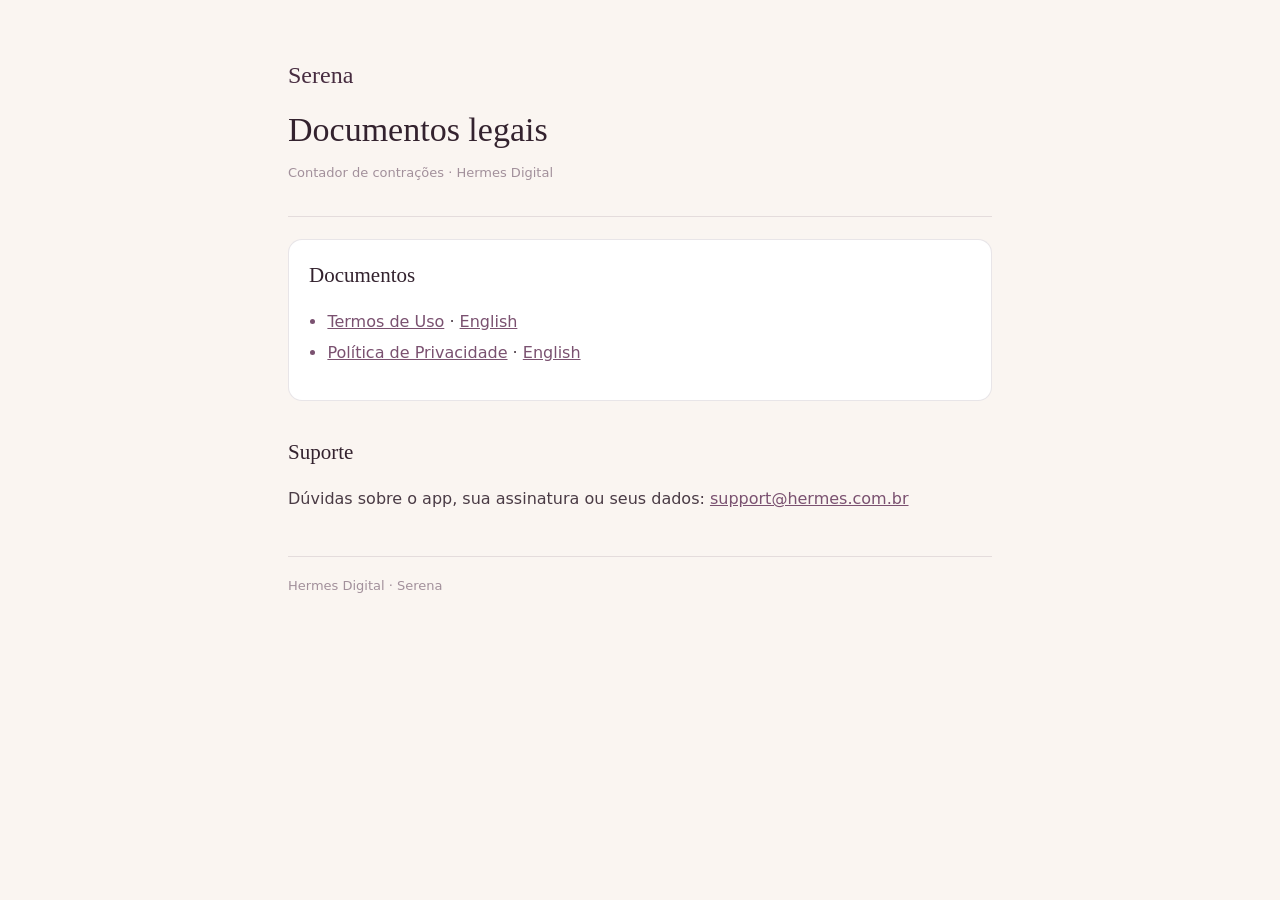
==== index.html @ 85e29c7a "Termos de Uso e Política de Privacidade da Serena" ====
<!doctype html><html lang="pt-BR"><head><meta charset="utf-8">
<meta name="viewport" content="width=device-width,initial-scale=1">
<title>Serena — Legal</title><link rel="stylesheet" href="_shared.css"></head><body><div class="wrap">
<header><div class="brand">Serena</div>
<h1>Documentos legais</h1>
<p class="updated">Contador de contrações · Hermes Digital</p></header>
<div class="card">
<h2 style="margin-top:0">Documentos</h2>
<ul>
<li><a href="terms.html">Termos de Uso</a> · <a href="terms.html?lang=en">English</a></li>
<li><a href="privacy.html">Política de Privacidade</a> · <a href="privacy.html?lang=en">English</a></li>
</ul>
</div>
<h2>Suporte</h2>
<p>Dúvidas sobre o app, sua assinatura ou seus dados: <a href="mailto:support@hermes.com.br">support@hermes.com.br</a></p>
<footer>Hermes Digital · Serena</footer>
</div></body></html>
---- _shared.css ----
:root{--ground:#FAF5F1;--surface:#fff;--ink:#33222E;--plum:#472C40;--muted:#8A7583;--faint:#A2909B;--hairline:rgba(71,44,64,.12);--accent:#7A5170}
*{box-sizing:border-box}
body{margin:0;background:var(--ground);color:var(--ink);font:16px/1.65 -apple-system,BlinkMacSystemFont,"Segoe UI",system-ui,sans-serif;padding:0 20px 80px}
.wrap{max-width:44rem;margin:0 auto}
header{padding:56px 0 20px;border-bottom:1px solid var(--hairline)}
.brand{font-family:ui-serif,"New York",Georgia,serif;font-size:24px;color:var(--plum)}
h1{font-family:ui-serif,"New York",Georgia,serif;font-size:34px;font-weight:500;line-height:1.15;margin:14px 0 6px}
.updated{font-size:13px;color:var(--faint)}
h2{font-family:ui-serif,"New York",Georgia,serif;font-size:21px;font-weight:500;margin:34px 0 8px}
p,li{color:#4a3b45;max-width:62ch}
ul{padding-left:1.15rem}
li{margin:.3rem 0}
li::marker{color:var(--accent)}
a{color:var(--accent)}
strong{color:var(--ink)}
.card{background:var(--surface);border:1px solid var(--hairline);border-radius:14px;padding:18px 20px;margin:22px 0}
footer{margin-top:44px;padding-top:18px;border-top:1px solid var(--hairline);font-size:13px;color:var(--faint)}
@media (prefers-color-scheme:dark){
 :root{--ground:#171219;--surface:#1F1924;--ink:#EDE5EF;--plum:#E5A0C0;--muted:#A99DAE;--faint:#7E7385;--hairline:rgba(237,229,239,.14);--accent:#E5A0C0}
 p,li{color:#c9bfcc}
}
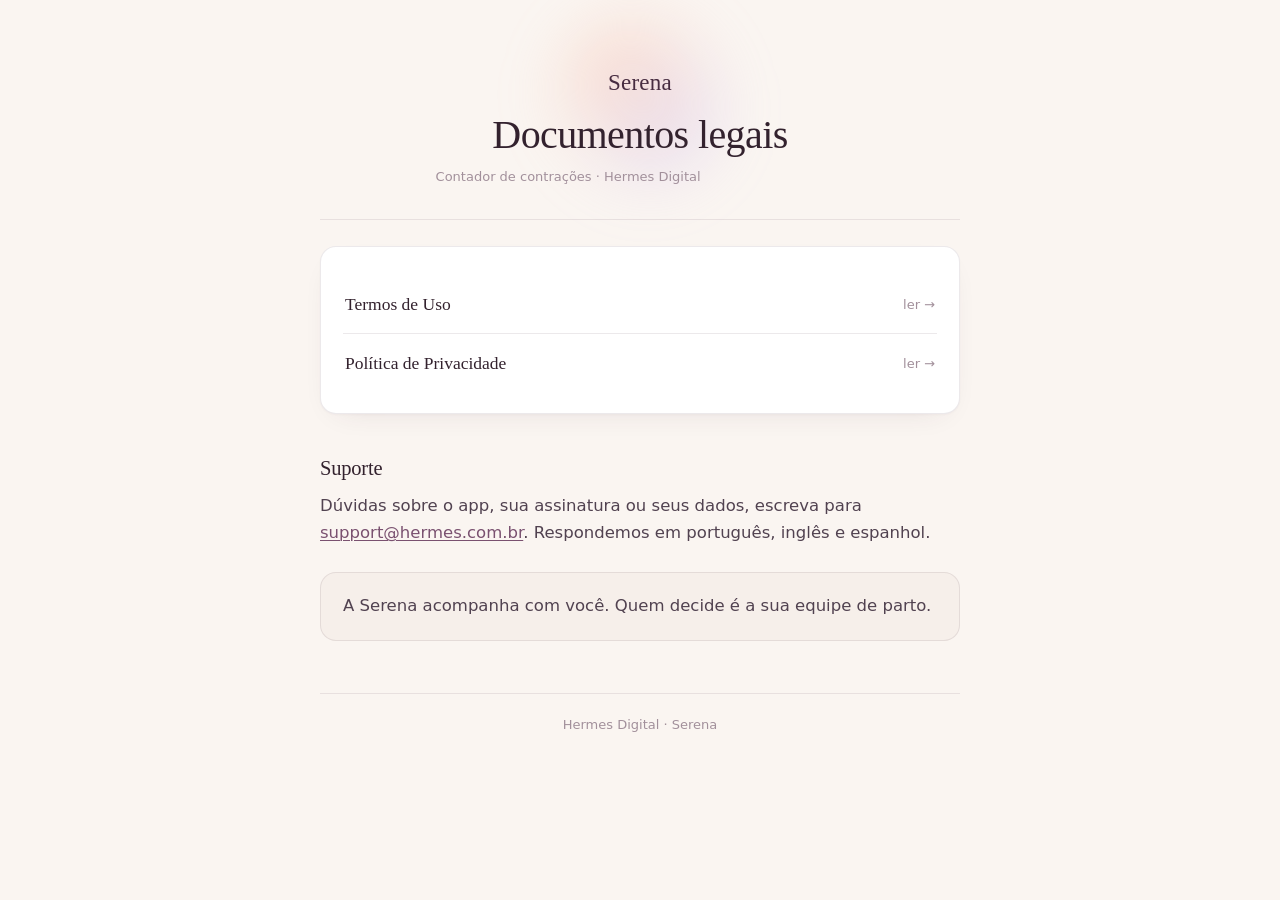
==== commit 450d2939: "Estilo embutido na identidade do app (o CSS com underscore era ignorado pelo Jekyll)" ====
--- a/index.html
+++ b/index.html
@@ -1,17 +1,126 @@
-<!doctype html><html lang="pt-BR"><head><meta charset="utf-8">
+<!doctype html>
+<html lang="pt-BR">
+<head>
+<meta charset="utf-8">
 <meta name="viewport" content="width=device-width,initial-scale=1">
-<title>Serena — Legal</title><link rel="stylesheet" href="_shared.css"></head><body><div class="wrap">
-<header><div class="brand">Serena</div>
+<meta name="color-scheme" content="light">
+<style>
+:root{
+  --ground:#FAF5F1; --surface:#FFFFFF; --sunken:#F6EFEA;
+  --ink:#33222E; --plum:#472C40; --accent:#7A5170;
+  --muted:#8A7583; --faint:#A2909B; --hairline:rgba(71,44,64,.10);
+  --serif:ui-serif,"New York","Iowan Old Style",Georgia,serif;
+  --sans:-apple-system,BlinkMacSystemFont,"Segoe UI",system-ui,sans-serif;
+}
+*{box-sizing:border-box}
+html{-webkit-text-size-adjust:100%}
+body{
+  margin:0;background:var(--ground);color:var(--ink);
+  font-family:var(--sans);font-size:16.5px;line-height:1.62;
+  padding:0 22px 90px;-webkit-font-smoothing:antialiased;
+}
+.wrap{max-width:40rem;margin:0 auto}
+
+/* cabeçalho com o brilho do orbe */
+header{position:relative;padding:64px 0 26px;text-align:center}
+header::before{
+  content:"";position:absolute;left:50%;top:8px;transform:translateX(-50%);
+  width:190px;height:190px;border-radius:50%;pointer-events:none;
+  background:
+    radial-gradient(circle at 38% 32%, rgba(250,178,150,.30), rgba(250,178,150,0) 62%),
+    radial-gradient(circle at 62% 60%, rgba(192,168,240,.26), rgba(192,168,240,0) 62%);
+  filter:blur(26px);
+}
+.brand{
+  position:relative;font-family:var(--serif);font-size:23px;letter-spacing:.01em;
+  color:var(--plum);
+}
+h1{
+  position:relative;font-family:var(--serif);font-size:clamp(31px,8vw,40px);
+  font-weight:500;line-height:1.12;letter-spacing:-.015em;margin:12px 0 8px;
+  text-wrap:balance;
+}
+.updated{position:relative;font-size:13px;color:var(--faint);margin:0}
+.rule{height:1px;background:var(--hairline);margin:6px 0 4px}
+
+h2{
+  font-family:var(--serif);font-size:20.5px;font-weight:500;letter-spacing:-.01em;
+  margin:38px 0 8px;color:var(--ink);
+}
+p,li{color:#514250;max-width:60ch;margin:0 0 .85rem}
+ul{padding-left:1.15rem;margin:.2rem 0 1rem}
+li{margin:.34rem 0}
+li::marker{color:var(--accent)}
+strong{color:var(--ink);font-weight:640}
+a{color:var(--accent);text-underline-offset:2px;text-decoration-thickness:1px}
+a:focus-visible{outline:2px solid var(--accent);outline-offset:3px;border-radius:3px}
+
+/* cartão de destaque — o mesmo do app */
+.card{
+  background:var(--surface);border:1px solid var(--hairline);border-radius:16px;
+  padding:20px 22px;margin:26px 0 6px;
+  box-shadow:0 1px 2px rgba(71,44,64,.03),0 10px 30px -18px rgba(71,44,64,.16);
+}
+.card p{margin:0}
+.card.quiet{background:var(--sunken);box-shadow:none}
+
+.docs{list-style:none;padding:0;margin:8px 0 0}
+.docs li{
+  margin:0;border-top:1px solid var(--hairline);
+}
+.docs li:first-child{border-top:0}
+.docs a{
+  display:flex;align-items:center;justify-content:space-between;gap:12px;
+  padding:15px 2px;text-decoration:none;font-family:var(--serif);font-size:17.5px;
+  color:var(--ink);
+}
+.docs a span{font-family:var(--sans);font-size:13px;color:var(--faint)}
+.docs a:hover{color:var(--accent)}
+
+footer{
+  margin-top:52px;padding-top:20px;border-top:1px solid var(--hairline);
+  font-size:13px;color:var(--faint);text-align:center;
+}
+footer a{color:var(--faint)}
+
+@media (prefers-color-scheme:dark){
+ :root{
+   --ground:#171219; --surface:#1F1924; --sunken:#241D2A;
+   --ink:#EDE5EF; --plum:#E5A0C0; --accent:#E5A0C0;
+   --muted:#A99DAE; --faint:#8B8091; --hairline:rgba(237,229,239,.13);
+ }
+ body{color:var(--ink)}
+ p,li{color:#C6BCCA}
+ .card{box-shadow:none}
+}
+</style>
+<title>Serena — Legal</title>
+</head>
+<body>
+<div class="wrap">
+<header>
+<div class="brand">Serena</div>
 <h1>Documentos legais</h1>
-<p class="updated">Contador de contrações · Hermes Digital</p></header>
+<p class="updated">Contador de contrações · Hermes Digital</p>
+</header>
+<div class="rule"></div>
+
 <div class="card">
-<h2 style="margin-top:0">Documentos</h2>
-<ul>
-<li><a href="terms.html">Termos de Uso</a> · <a href="terms.html?lang=en">English</a></li>
-<li><a href="privacy.html">Política de Privacidade</a> · <a href="privacy.html?lang=en">English</a></li>
+<ul class="docs">
+<li><a href="terms.html">Termos de Uso<span>ler →</span></a></li>
+<li><a href="privacy.html">Política de Privacidade<span>ler →</span></a></li>
 </ul>
 </div>
+
 <h2>Suporte</h2>
-<p>Dúvidas sobre o app, sua assinatura ou seus dados: <a href="mailto:support@hermes.com.br">support@hermes.com.br</a></p>
+<p>Dúvidas sobre o app, sua assinatura ou seus dados, escreva para
+<a href="mailto:support@hermes.com.br">support@hermes.com.br</a>. Respondemos em português, inglês e espanhol.</p>
+
+<div class="card quiet">
+<p>A Serena acompanha com você. Quem decide é a sua equipe de parto.</p>
+</div>
+
 <footer>Hermes Digital · Serena</footer>
-</div></body></html>
+</div>
+</body>
+</html>
